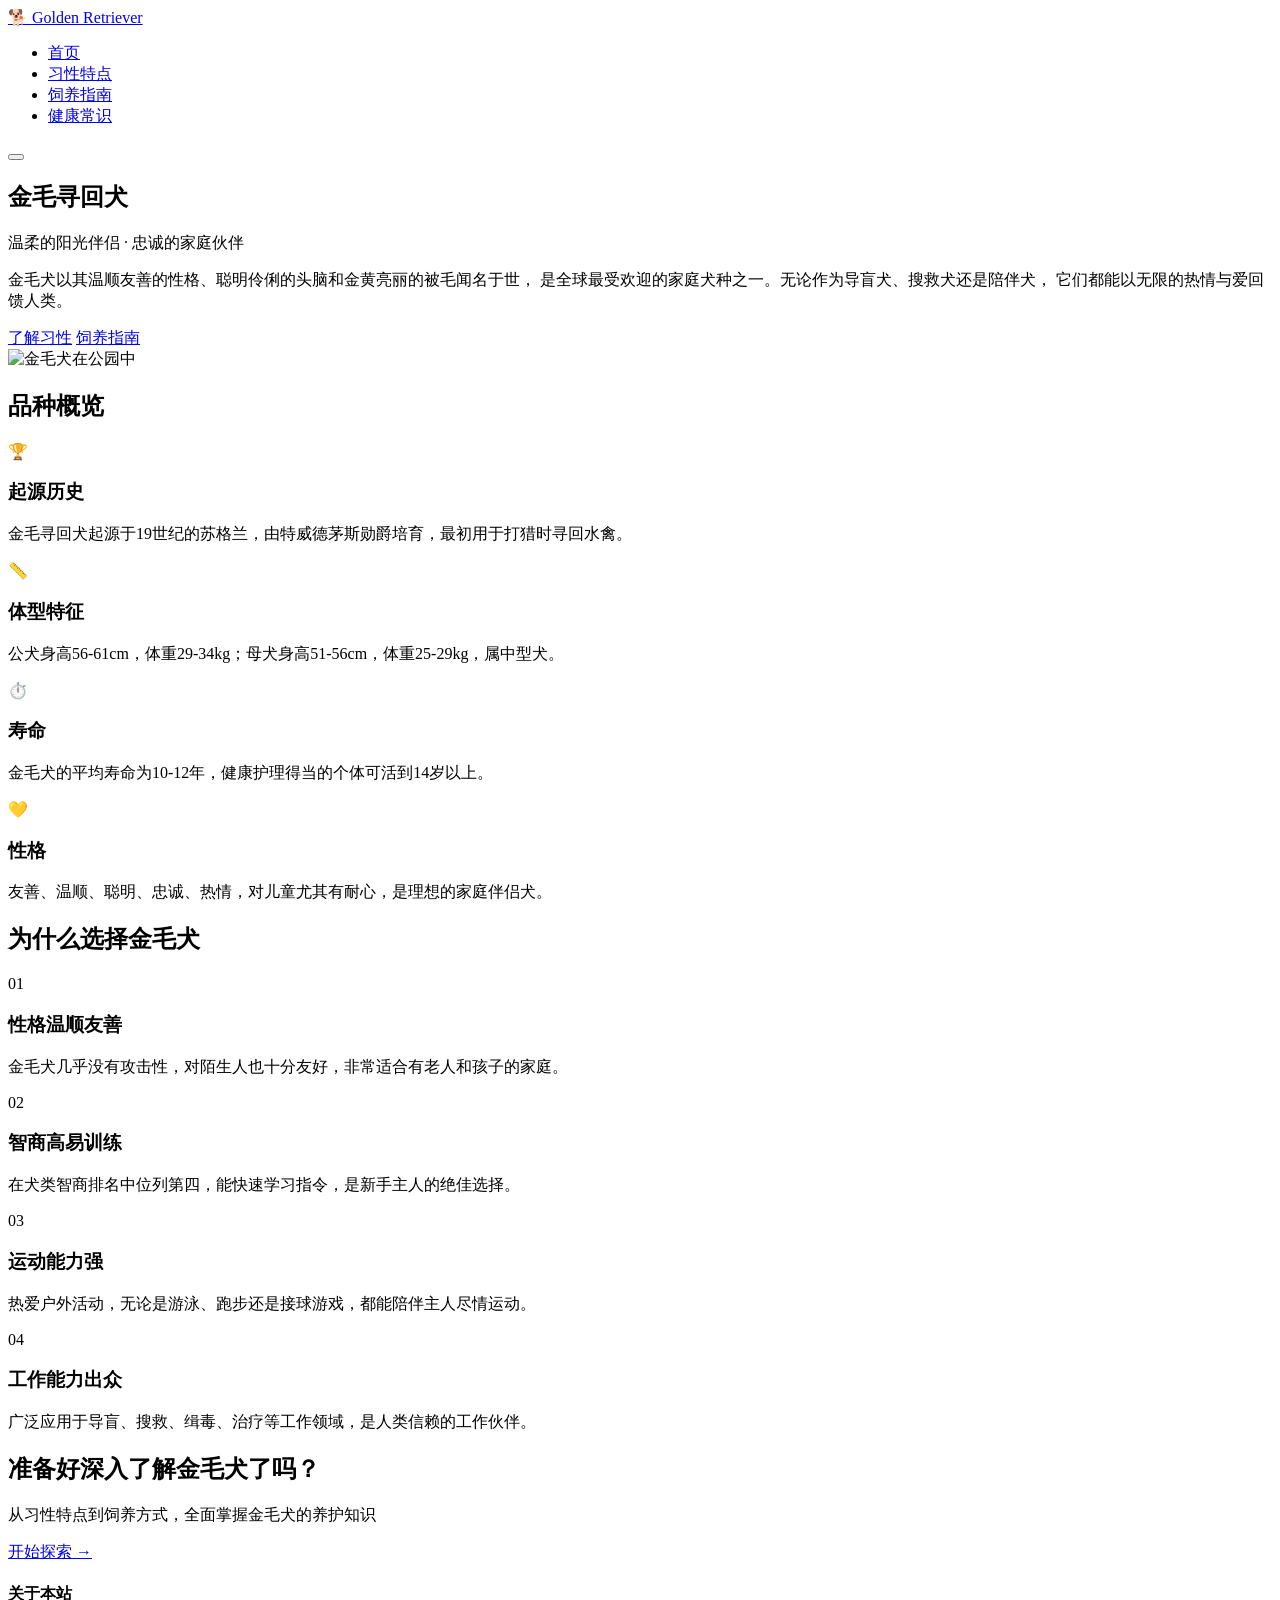
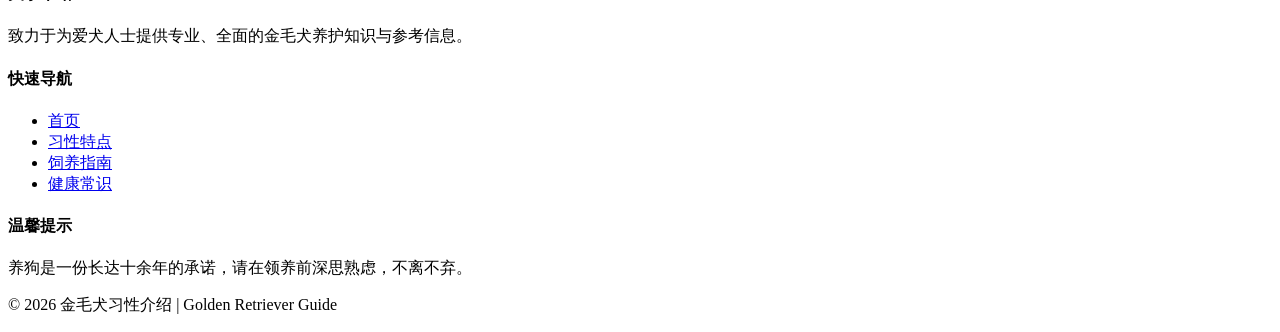
==== index.html @ 84d71336 "Add files via upload" ====
<!DOCTYPE html>
<html lang="zh-CN">
<head>
    <meta charset="UTF-8">
    <meta name="viewport" content="width=device-width, initial-scale=1.0">
    <meta name="description" content="金毛犬习性介绍 - 了解这一温顺友善的犬种，探索它们的性格特点、饲养方式与健康常识">
    <meta name="keywords" content="金毛犬,金毛寻回犬,金毛习性,金毛饲养,宠物狗">
    <title>金毛犬习性介绍 | Golden Retriever</title>
    <link rel="stylesheet" href="css/style.css">
</head>
<body>
    <header class="site-header">
        <nav class="nav-container">
            <a href="index.html" class="logo">
                <span class="logo-icon">🐕</span>
                <span class="logo-text">Golden Retriever</span>
            </a>
            <ul class="nav-menu">
                <li><a href="index.html" class="active">首页</a></li>
                <li><a href="traits.html">习性特点</a></li>
                <li><a href="care.html">饲养指南</a></li>
                <li><a href="health.html">健康常识</a></li>
            </ul>
            <button class="nav-toggle" aria-label="菜单"><span></span><span></span><span></span></button>
        </nav>
    </header>

    <main>
        <section class="hero">
            <div class="hero-content">
                <h1>金毛寻回犬</h1>
                <p class="hero-subtitle">温柔的阳光伴侣 · 忠诚的家庭伙伴</p>
                <p class="hero-desc">
                    金毛犬以其温顺友善的性格、聪明伶俐的头脑和金黄亮丽的被毛闻名于世，
                    是全球最受欢迎的家庭犬种之一。无论作为导盲犬、搜救犬还是陪伴犬，
                    它们都能以无限的热情与爱回馈人类。
                </p>
                <div class="hero-buttons">
                    <a href="traits.html" class="btn btn-primary">了解习性</a>
                    <a href="care.html" class="btn btn-outline">饲养指南</a>
                </div>
            </div>
            <div class="hero-image">
                <img src="images/golden-home.jpg" alt="金毛犬在公园中">
            </div>
        </section>

        <section class="overview">
            <div class="container">
                <h2 class="section-title">品种概览</h2>
                <div class="overview-grid">
                    <article class="overview-card"><div class="card-icon">🏆</div><h3>起源历史</h3><p>金毛寻回犬起源于19世纪的苏格兰，由特威德茅斯勋爵培育，最初用于打猎时寻回水禽。</p></article>
                    <article class="overview-card"><div class="card-icon">📏</div><h3>体型特征</h3><p>公犬身高56-61cm，体重29-34kg；母犬身高51-56cm，体重25-29kg，属中型犬。</p></article>
                    <article class="overview-card"><div class="card-icon">⏱️</div><h3>寿命</h3><p>金毛犬的平均寿命为10-12年，健康护理得当的个体可活到14岁以上。</p></article>
                    <article class="overview-card"><div class="card-icon">💛</div><h3>性格</h3><p>友善、温顺、聪明、忠诚、热情，对儿童尤其有耐心，是理想的家庭伴侣犬。</p></article>
                </div>
            </div>
        </section>

        <section class="features">
            <div class="container">
                <h2 class="section-title">为什么选择金毛犬</h2>
                <div class="features-wrapper">
                    <div class="feature-item"><div class="feature-num">01</div><h3>性格温顺友善</h3><p>金毛犬几乎没有攻击性，对陌生人也十分友好，非常适合有老人和孩子的家庭。</p></div>
                    <div class="feature-item"><div class="feature-num">02</div><h3>智商高易训练</h3><p>在犬类智商排名中位列第四，能快速学习指令，是新手主人的绝佳选择。</p></div>
                    <div class="feature-item"><div class="feature-num">03</div><h3>运动能力强</h3><p>热爱户外活动，无论是游泳、跑步还是接球游戏，都能陪伴主人尽情运动。</p></div>
                    <div class="feature-item"><div class="feature-num">04</div><h3>工作能力出众</h3><p>广泛应用于导盲、搜救、缉毒、治疗等工作领域，是人类信赖的工作伙伴。</p></div>
                </div>
            </div>
        </section>

        <section class="cta">
            <div class="container cta-content">
                <h2>准备好深入了解金毛犬了吗？</h2>
                <p>从习性特点到饲养方式，全面掌握金毛犬的养护知识</p>
                <a href="traits.html" class="btn btn-primary btn-large">开始探索 →</a>
            </div>
        </section>
    </main>

    <footer class="site-footer">
        <div class="container footer-content">
            <div class="footer-col"><h4>关于本站</h4><p>致力于为爱犬人士提供专业、全面的金毛犬养护知识与参考信息。</p></div>
            <div class="footer-col"><h4>快速导航</h4><ul><li><a href="index.html">首页</a></li><li><a href="traits.html">习性特点</a></li><li><a href="care.html">饲养指南</a></li><li><a href="health.html">健康常识</a></li></ul></div>
            <div class="footer-col"><h4>温馨提示</h4><p>养狗是一份长达十余年的承诺，请在领养前深思熟虑，不离不弃。</p></div>
        </div>
        <div class="footer-bottom"><p>&copy; 2026 金毛犬习性介绍 | Golden Retriever Guide</p></div>
    </footer>
    <script src="js/main.js"></script>
</body>
</html>
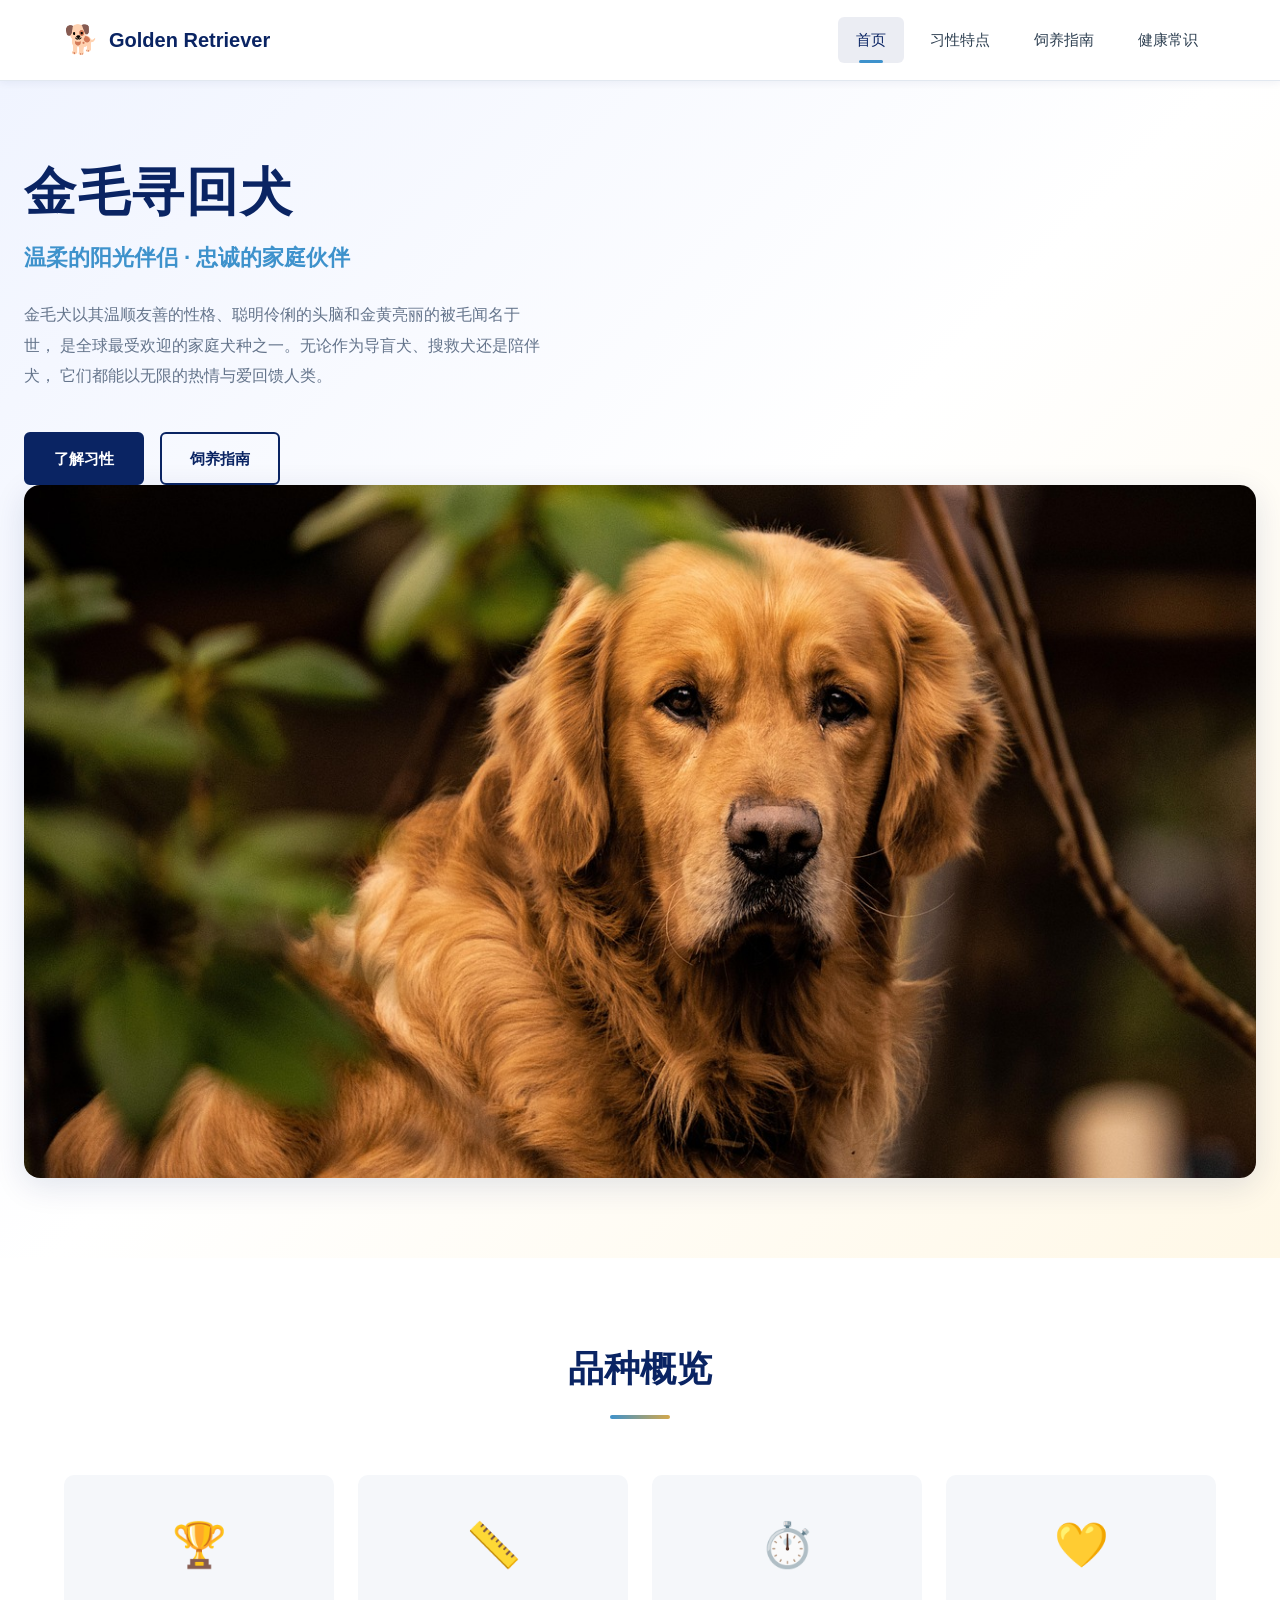
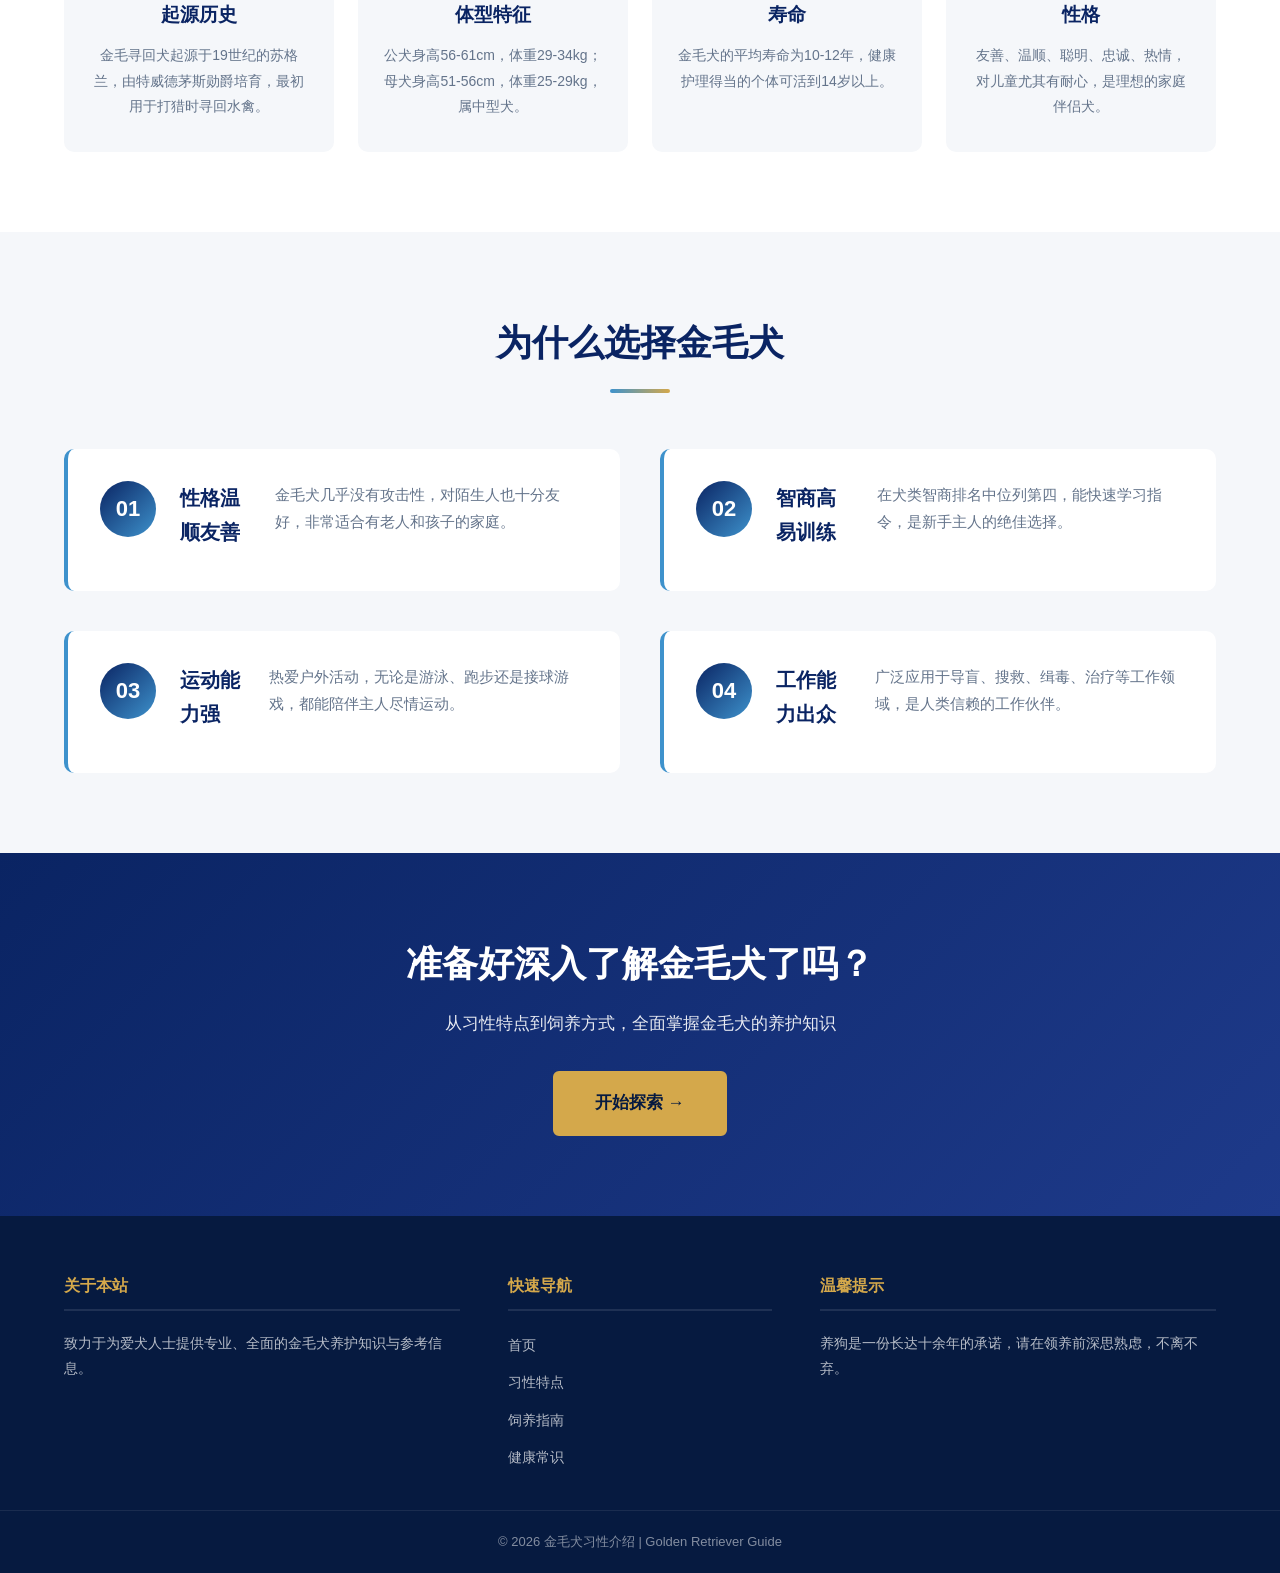
==== commit e327c1fe: "Add files via upload" ====
--- a/index.html
+++ b/index.html
@@ -6,7 +6,7 @@
     <meta name="description" content="金毛犬习性介绍 - 了解这一温顺友善的犬种，探索它们的性格特点、饲养方式与健康常识">
     <meta name="keywords" content="金毛犬,金毛寻回犬,金毛习性,金毛饲养,宠物狗">
     <title>金毛犬习性介绍 | Golden Retriever</title>
-    <link rel="stylesheet" href="css/style.css">
+    <link rel="stylesheet" href="style.css">
 </head>
 <body>
     <header class="site-header">
@@ -41,7 +41,7 @@
                 </div>
             </div>
             <div class="hero-image">
-                <img src="images/golden-home.jpg" alt="金毛犬在公园中">
+                <img src="golden-home.jpg" alt="金毛犬在公园中">
             </div>
         </section>
 
@@ -86,6 +86,6 @@
         </div>
         <div class="footer-bottom"><p>&copy; 2026 金毛犬习性介绍 | Golden Retriever Guide</p></div>
     </footer>
-    <script src="js/main.js"></script>
+    <script src="main.js"></script>
 </body>
 </html>
--- a/style.css
+++ b/style.css
@@ -0,0 +1,256 @@
+/* ============================================ 金毛犬习性介绍网站 - 藏蓝色主题 ============================================ */
+*,*::before,*::after{margin:0;padding:0;box-sizing:border-box}
+:root{
+    --color-primary:#0A2463;--color-primary-dark:#061A40;--color-primary-light:#1E3A8A;
+    --color-accent:#3E92CC;--color-gold:#D4A84B;--color-bg:#FFFFFF;--color-bg-alt:#F5F7FA;
+    --color-text:#2C3E50;--color-text-light:#64748B;--color-border:#E2E8F0;
+    --color-success:#10B981;--color-danger:#EF4444;--color-warning:#F59E0B;
+    --shadow-sm:0 2px 8px rgba(10,36,99,0.06);--shadow-md:0 4px 16px rgba(10,36,99,0.08);
+    --shadow-lg:0 8px 32px rgba(10,36,99,0.12);
+    --radius-sm:6px;--radius-md:10px;--radius-lg:16px;--transition:all 0.3s ease;
+    --container-width:1200px;
+}
+html{scroll-behavior:smooth;font-size:16px}
+body{font-family:-apple-system,BlinkMacSystemFont,"Segoe UI","PingFang SC","Hiragino Sans GB","Microsoft YaHei",sans-serif;line-height:1.7;color:var(--color-text);background:var(--color-bg);-webkit-font-smoothing:antialiased}
+img{max-width:100%;height:auto;display:block}
+a{text-decoration:none;color:inherit;transition:var(--transition)}
+ul{list-style:none}
+.container{max-width:var(--container-width);margin:0 auto;padding:0 24px}
+
+/* 头部导航 */
+.site-header{position:sticky;top:0;z-index:100;background:rgba(255,255,255,0.98);backdrop-filter:blur(10px);box-shadow:var(--shadow-sm);border-bottom:1px solid var(--color-border)}
+.nav-container{max-width:var(--container-width);margin:0 auto;padding:16px 24px;display:flex;align-items:center;justify-content:space-between}
+.logo{display:flex;align-items:center;gap:10px;font-size:20px;font-weight:700;color:var(--color-primary)}
+.logo-icon{font-size:28px}
+.nav-menu{display:flex;gap:8px}
+.nav-menu a{display:block;padding:10px 18px;border-radius:var(--radius-sm);font-size:15px;font-weight:500;color:var(--color-text);position:relative}
+.nav-menu a:hover{color:var(--color-primary);background:var(--color-bg-alt)}
+.nav-menu a.active{color:var(--color-primary);background:rgba(10,36,99,0.08)}
+.nav-menu a.active::after{content:'';position:absolute;bottom:0;left:50%;transform:translateX(-50%);width:24px;height:3px;background:var(--color-accent);border-radius:2px}
+.nav-toggle{display:none;flex-direction:column;gap:5px;background:none;border:none;cursor:pointer;padding:6px}
+.nav-toggle span{display:block;width:24px;height:2px;background:var(--color-primary);border-radius:2px;transition:var(--transition)}
+.nav-toggle.active span:nth-child(1){transform:translateY(7px) rotate(45deg)}
+.nav-toggle.active span:nth-child(2){opacity:0}
+.nav-toggle.active span:nth-child(3){transform:translateY(-7px) rotate(-45deg)}
+
+/* 按钮 */
+.btn{display:inline-flex;align-items:center;justify-content:center;padding:12px 28px;border-radius:var(--radius-sm);font-size:15px;font-weight:600;cursor:pointer;border:2px solid transparent;transition:var(--transition);white-space:nowrap}
+.btn-primary{background:var(--color-primary);color:#fff;border-color:var(--color-primary)}
+.btn-primary:hover{background:var(--color-primary-dark);border-color:var(--color-primary-dark);transform:translateY(-1px);box-shadow:var(--shadow-md)}
+.btn-outline{background:transparent;color:var(--color-primary);border-color:var(--color-primary)}
+.btn-outline:hover{background:var(--color-primary);color:#fff;transform:translateY(-1px)}
+.btn-large{padding:16px 40px;font-size:17px}
+
+/* Hero */
+.hero{padding:80px 24px;background:linear-gradient(135deg,#F0F4FF 0%,#FFFFFF 50%,#FFF8E7 100%)}
+.hero .container{max-width:var(--container-width);margin:0 auto;display:grid;grid-template-columns:1.1fr 1fr;gap:60px;align-items:center}
+.hero h1{font-size:52px;font-weight:800;color:var(--color-primary);line-height:1.2;margin-bottom:16px;letter-spacing:2px}
+.hero-subtitle{font-size:22px;color:var(--color-accent);font-weight:600;margin-bottom:24px}
+.hero-desc{font-size:16px;color:var(--color-text-light);line-height:1.9;margin-bottom:40px;max-width:520px}
+.hero-buttons{display:flex;gap:16px;flex-wrap:wrap}
+.hero-image img{border-radius:var(--radius-lg);box-shadow:var(--shadow-lg);width:100%;aspect-ratio:16/9;object-fit:cover}
+
+/* 区块标题 */
+.section-title{text-align:center;font-size:36px;font-weight:700;color:var(--color-primary);margin-bottom:56px;position:relative}
+.section-title::after{content:'';display:block;width:60px;height:4px;background:linear-gradient(90deg,var(--color-accent),var(--color-gold));margin:16px auto 0;border-radius:2px}
+
+/* 概览卡片 */
+.overview{padding:80px 0;background:var(--color-bg)}
+.overview-grid{display:grid;grid-template-columns:repeat(4,1fr);gap:24px}
+.overview-card{background:var(--color-bg-alt);border-radius:var(--radius-md);padding:32px 24px;text-align:center;transition:var(--transition);border:1px solid transparent}
+.overview-card:hover{transform:translateY(-4px);box-shadow:var(--shadow-md);border-color:var(--color-border);background:#fff}
+.card-icon{font-size:44px;margin-bottom:16px}
+.overview-card h3{font-size:19px;color:var(--color-primary);margin-bottom:12px;font-weight:700}
+.overview-card p{font-size:14px;color:var(--color-text-light);line-height:1.8}
+
+/* Feature */
+.features{padding:80px 0;background:var(--color-bg-alt)}
+.features-wrapper{display:grid;grid-template-columns:repeat(2,1fr);gap:40px}
+.feature-item{display:flex;gap:24px;padding:32px;background:#fff;border-radius:var(--radius-md);transition:var(--transition);border-left:4px solid var(--color-accent)}
+.feature-item:hover{transform:translateX(4px);box-shadow:var(--shadow-md)}
+.feature-num{flex-shrink:0;width:56px;height:56px;border-radius:50%;background:linear-gradient(135deg,var(--color-primary),var(--color-accent));color:#fff;display:flex;align-items:center;justify-content:center;font-size:22px;font-weight:800}
+.feature-item h3{font-size:20px;color:var(--color-primary);margin-bottom:10px;font-weight:700}
+.feature-item p{color:var(--color-text-light);font-size:15px;line-height:1.8}
+
+/* CTA */
+.cta{padding:80px 0;background:linear-gradient(135deg,var(--color-primary) 0%,var(--color-primary-light) 100%)}
+.cta-content{text-align:center;color:#fff}
+.cta-content h2{font-size:36px;margin-bottom:16px;font-weight:700}
+.cta-content p{font-size:17px;opacity:0.9;margin-bottom:32px}
+.cta-content .btn-primary{background:var(--color-gold);border-color:var(--color-gold);color:var(--color-primary-dark)}
+.cta-content .btn-primary:hover{background:#E5B85C;border-color:#E5B85C;transform:translateY(-2px)}
+
+/* 内页标题 */
+.page-header{padding:64px 0;background:linear-gradient(135deg,var(--color-primary) 0%,var(--color-primary-light) 100%);color:#fff;text-align:center;position:relative;overflow:hidden}
+.page-header::before{content:'🐕';position:absolute;font-size:200px;opacity:0.05;right:10%;top:50%;transform:translateY(-50%)}
+.page-header h1{font-size:42px;margin-bottom:12px;font-weight:700}
+.page-subtitle{font-size:17px;opacity:0.85}
+
+/* 内容区 */
+.content-section{padding:64px 0;background:var(--color-bg)}
+.article-content{max-width:900px;margin:0 auto}
+.article-image{margin-bottom:48px}
+.article-image img{border-radius:var(--radius-lg);box-shadow:var(--shadow-md);width:100%;aspect-ratio:16/9;object-fit:cover}
+.article-content h2{font-size:28px;color:var(--color-primary);margin:48px 0 24px;padding-bottom:12px;border-bottom:3px solid var(--color-bg-alt);font-weight:700}
+.article-content h2:first-of-type{margin-top:0}
+.article-content h3{font-size:20px;color:var(--color-primary-light);margin:28px 0 16px;font-weight:600}
+.article-content h4{font-size:17px;color:var(--color-text);margin:20px 0 12px;font-weight:600}
+.article-content p{color:var(--color-text);font-size:15px;line-height:1.9;margin-bottom:16px}
+
+/* 习性页 */
+.trait-grid{display:grid;grid-template-columns:repeat(2,1fr);gap:24px;margin:24px 0}
+.trait-box{background:var(--color-bg-alt);border-radius:var(--radius-md);padding:28px;border-top:4px solid var(--color-accent);transition:var(--transition)}
+.trait-box:hover{transform:translateY(-2px);box-shadow:var(--shadow-md)}
+.trait-box h3{font-size:19px;margin-top:0;margin-bottom:12px}
+.behavior-block{background:var(--color-bg-alt);padding:28px;border-radius:var(--radius-md);margin-bottom:20px}
+.exercise-info{display:grid;grid-template-columns:repeat(3,1fr);gap:20px;margin:24px 0}
+.exercise-card{background:linear-gradient(135deg,var(--color-primary) 0%,var(--color-accent) 100%);color:#fff;border-radius:var(--radius-md);padding:28px 20px;text-align:center}
+.exercise-icon{font-size:36px;margin-bottom:12px}
+.exercise-card h4{font-size:16px;color:#fff;margin-bottom:8px;opacity:0.9}
+.exercise-value{font-size:22px;font-weight:700;margin-bottom:8px!important}
+.exercise-desc{font-size:13px!important;opacity:0.8;margin-bottom:0!important;line-height:1.6!important}
+.habit-list{display:grid;gap:16px}
+.habit-list li{background:var(--color-bg-alt);padding:20px 24px;border-radius:var(--radius-sm);border-left:4px solid var(--color-gold);line-height:1.8;color:var(--color-text)}
+.habit-list strong{color:var(--color-primary)}
+.stage-timeline{display:grid;gap:20px;position:relative;padding-left:40px}
+.stage-timeline::before{content:'';position:absolute;left:12px;top:0;bottom:0;width:2px;background:var(--color-border)}
+.stage-item{background:var(--color-bg-alt);padding:24px;border-radius:var(--radius-md);position:relative}
+.stage-item::before{content:'';position:absolute;left:-35px;top:28px;width:14px;height:14px;border-radius:50%;background:var(--color-accent);border:3px solid #fff;box-shadow:0 0 0 2px var(--color-accent)}
+.stage-age{display:inline-block;background:var(--color-primary);color:#fff;padding:4px 14px;border-radius:20px;font-size:13px;font-weight:600;margin-bottom:8px}
+
+/* 饲养页 */
+.diet-section{margin:24px 0}
+.diet-table{overflow-x:auto;margin-bottom:32px}
+.diet-table h3{margin-top:0}
+.diet-table table{width:100%;border-collapse:collapse;background:#fff;border-radius:var(--radius-md);overflow:hidden;box-shadow:var(--shadow-sm)}
+.diet-table th,.diet-table td{padding:14px 16px;text-align:left;border-bottom:1px solid var(--color-border);font-size:14px}
+.diet-table th{background:var(--color-primary);color:#fff;font-weight:600}
+.diet-table tr:hover td{background:var(--color-bg-alt)}
+.diet-table tr:last-child td{border-bottom:none}
+.food-tips{display:grid;grid-template-columns:1fr 1fr;gap:24px}
+.tip-good,.tip-bad{padding:24px;border-radius:var(--radius-md)}
+.tip-good{background:#ECFDF5;border:1px solid #A7F3D0}
+.tip-bad{background:#FEF2F2;border:1px solid #FECACA}
+.tip-good h4{color:#065F46;margin-top:0;margin-bottom:12px}
+.tip-bad h4{color:#991B1B;margin-top:0;margin-bottom:12px}
+.tip-good ul,.tip-bad ul{display:grid;gap:8px}
+.tip-good li,.tip-bad li{padding-left:20px;position:relative;font-size:14px;line-height:1.6}
+.tip-good li::before{content:'✓';position:absolute;left:0;color:#10B981;font-weight:700}
+.tip-bad li::before{content:'✕';position:absolute;left:0;color:#EF4444;font-weight:700}
+.grooming-grid{display:grid;grid-template-columns:repeat(3,1fr);gap:20px;margin:24px 0}
+.groom-card{background:#fff;border:1px solid var(--color-border);border-radius:var(--radius-md);padding:24px;text-align:center;transition:var(--transition)}
+.groom-card:hover{transform:translateY(-2px);border-color:var(--color-accent);box-shadow:var(--shadow-md)}
+.groom-icon{font-size:36px;margin-bottom:12px}
+.groom-card h3{margin-top:0;margin-bottom:8px}
+.groom-card p{font-size:14px;line-height:1.7}
+.training-section{display:grid;gap:20px;margin:24px 0}
+.training-card{background:var(--color-bg-alt);padding:24px 28px;border-radius:var(--radius-md);border-left:5px solid var(--color-primary)}
+.training-card:nth-child(2){border-left-color:var(--color-accent)}
+.training-card:nth-child(3){border-left-color:var(--color-gold)}
+.training-card h3{margin-top:0;margin-bottom:12px}
+.training-card ul{display:grid;gap:8px}
+.training-card li{padding-left:20px;position:relative;font-size:14px;line-height:1.7}
+.training-card li::before{content:'▸';position:absolute;left:0;color:var(--color-primary);font-weight:700}
+.environment-info{display:grid;gap:16px}
+.env-item{background:var(--color-bg-alt);padding:24px;border-radius:var(--radius-md)}
+
+/* 健康页 */
+.disease-grid{display:grid;grid-template-columns:repeat(2,1fr);gap:20px;margin:24px 0}
+.disease-card{background:#fff;border:1px solid var(--color-border);border-radius:var(--radius-md);padding:24px;position:relative;transition:var(--transition)}
+.disease-card:hover{transform:translateY(-2px);box-shadow:var(--shadow-md)}
+.disease-tag{position:absolute;top:-10px;right:16px;padding:4px 12px;border-radius:12px;font-size:12px;font-weight:700}
+.high-risk{background:#FEE2E2;color:#991B1B}
+.medium-risk{background:#FEF3C7;color:#92400E}
+.disease-card h3{margin-top:0;color:var(--color-primary)}
+.disease-card p{font-size:14px;margin-bottom:10px}
+.disease-card p:last-child{margin-bottom:0}
+.vaccine-schedule{margin:24px 0}
+.vaccine-timeline{display:grid;grid-template-columns:repeat(4,1fr);gap:16px;margin-bottom:24px}
+.vax-stage{background:#fff;border:1px solid var(--color-border);border-radius:var(--radius-md);overflow:hidden}
+.vax-age{background:var(--color-primary);color:#fff;padding:14px;text-align:center;font-weight:700;font-size:15px}
+.vax-content{padding:18px}
+.vax-content h4{margin-top:0;color:var(--color-primary);margin-bottom:10px}
+.vax-content ul{display:grid;gap:6px}
+.vax-content li{padding-left:16px;position:relative;font-size:13px;line-height:1.6}
+.vax-content li::before{content:'•';position:absolute;left:0;color:var(--color-accent)}
+.vaccine-note{background:#FFFBEB;border:1px solid #FDE68A;border-radius:var(--radius-md);padding:20px 24px}
+.vaccine-note p{margin-bottom:8px}
+.vaccine-note ul{display:grid;gap:6px}
+.vaccine-note li{padding-left:16px;position:relative;font-size:14px;line-height:1.7}
+.vaccine-note li::before{content:'•';position:absolute;left:0;color:var(--color-warning);font-weight:700}
+.deworm-grid{display:grid;grid-template-columns:repeat(2,1fr);gap:24px;margin:24px 0}
+.deworm-card{background:linear-gradient(135deg,var(--color-bg-alt) 0%,#fff 100%);border-radius:var(--radius-md);padding:28px;border:1px solid var(--color-border)}
+.deworm-card h3{margin-top:0;margin-bottom:16px}
+.deworm-card p{font-size:14px;margin-bottom:8px}
+.deworm-tips{margin-top:12px;padding-top:12px;border-top:1px dashed var(--color-border);color:var(--color-text-light)!important;font-size:13px!important}
+.checkup-list{display:grid;grid-template-columns:repeat(2,1fr);gap:24px;margin:24px 0}
+.checkup-basic,.checkup-lab{background:var(--color-bg-alt);padding:24px;border-radius:var(--radius-md)}
+.checkup-basic h3,.checkup-lab h3{margin-top:0;color:var(--color-primary);padding-bottom:12px;border-bottom:2px solid #fff;margin-bottom:16px}
+.checkup-basic ul,.checkup-lab ul{display:grid;gap:10px}
+.checkup-basic li,.checkup-lab li{padding-left:24px;position:relative;font-size:14px;line-height:1.6}
+.checkup-basic li::before{content:'✓';position:absolute;left:0;color:var(--color-success);font-weight:700}
+.checkup-lab li::before{content:'🧪';position:absolute;left:0;font-size:13px}
+.check-grid{display:grid;grid-template-columns:repeat(3,1fr);gap:16px}
+.check-item{background:#fff;border:1px solid var(--color-border);border-radius:var(--radius-sm);padding:16px;display:flex;gap:14px;align-items:flex-start}
+.check-icon{font-size:28px;flex-shrink:0}
+.check-item strong{display:block;color:var(--color-primary);margin-bottom:4px;font-size:14px}
+.check-item p{font-size:13px;color:var(--color-text-light);margin-bottom:0;line-height:1.6}
+.health-reminder{background:linear-gradient(135deg,var(--color-primary) 0%,var(--color-primary-light) 100%);color:#fff;border-radius:var(--radius-md);padding:32px;margin-top:32px}
+.health-reminder h3{color:#fff;margin-top:0;margin-bottom:14px}
+.health-reminder p{color:rgba(255,255,255,0.92);margin-bottom:0;line-height:1.9}
+
+/* 页脚 */
+.site-footer{background:var(--color-primary-dark);color:#fff;padding-top:56px}
+.footer-content{display:grid;grid-template-columns:1.5fr 1fr 1.5fr;gap:48px;padding-bottom:40px}
+.footer-col h4{font-size:16px;margin-bottom:20px;padding-bottom:10px;border-bottom:2px solid rgba(255,255,255,0.1);color:var(--color-gold)}
+.footer-col p{color:rgba(255,255,255,0.7);font-size:14px;line-height:1.8}
+.footer-col ul{display:grid;gap:10px}
+.footer-col a{color:rgba(255,255,255,0.7);font-size:14px}
+.footer-col a:hover{color:var(--color-gold);padding-left:4px}
+.footer-bottom{text-align:center;padding:20px 24px;border-top:1px solid rgba(255,255,255,0.08);color:rgba(255,255,255,0.5);font-size:13px}
+
+/* 响应式 - 平板 */
+@media (max-width:992px){
+    html{font-size:15px}
+    .hero .container{grid-template-columns:1fr;gap:40px}
+    .hero h1{font-size:40px}
+    .overview-grid{grid-template-columns:repeat(2,1fr)}
+    .features-wrapper{grid-template-columns:1fr;gap:24px}
+    .trait-grid,.food-tips,.disease-grid,.deworm-grid,.checkup-list{grid-template-columns:1fr}
+    .exercise-info{grid-template-columns:1fr}
+    .grooming-grid{grid-template-columns:repeat(2,1fr)}
+    .vaccine-timeline{grid-template-columns:repeat(2,1fr)}
+    .check-grid{grid-template-columns:repeat(2,1fr)}
+    .footer-content{grid-template-columns:1fr 1fr;gap:32px}
+    .footer-col:last-child{grid-column:1/-1}
+}
+/* 响应式 - 手机 */
+@media (max-width:640px){
+    html{font-size:14px}
+    .nav-toggle{display:flex}
+    .nav-menu{position:absolute;top:100%;left:0;right:0;flex-direction:column;background:#fff;padding:16px;gap:4px;box-shadow:var(--shadow-md);transform:translateY(-10px);opacity:0;pointer-events:none;transition:var(--transition);border-top:1px solid var(--color-border)}
+    .nav-menu.active{transform:translateY(0);opacity:1;pointer-events:auto}
+    .nav-menu a{padding:12px 16px}
+    .hero{padding:48px 20px}
+    .hero h1{font-size:32px;letter-spacing:1px}
+    .hero-buttons{flex-direction:column}
+    .hero-buttons .btn{width:100%}
+    .section-title{font-size:26px;margin-bottom:36px}
+    .overview,.features,.cta{padding:56px 0}
+    .overview-grid{grid-template-columns:1fr;gap:16px}
+    .feature-item{flex-direction:column;padding:24px;gap:16px}
+    .page-header{padding:48px 20px}
+    .page-header h1{font-size:28px}
+    .content-section{padding:40px 0}
+    .article-content h2{font-size:22px;margin:32px 0 18px}
+    .grooming-grid{grid-template-columns:1fr}
+    .vaccine-timeline{grid-template-columns:1fr}
+    .check-grid{grid-template-columns:1fr}
+    .footer-content{grid-template-columns:1fr;gap:28px}
+    .footer-col:last-child{grid-column:auto}
+}
+@keyframes fadeInUp{from{opacity:0;transform:translateY(20px)}to{opacity:1;transform:translateY(0)}}
+.hero,.overview-card,.feature-item,.trait-box,.exercise-card,.groom-card,.disease-card{animation:fadeInUp 0.6s ease both}
+.overview-card:nth-child(2){animation-delay:0.1s}
+.overview-card:nth-child(3){animation-delay:0.2s}
+.overview-card:nth-child(4){animation-delay:0.3s}
